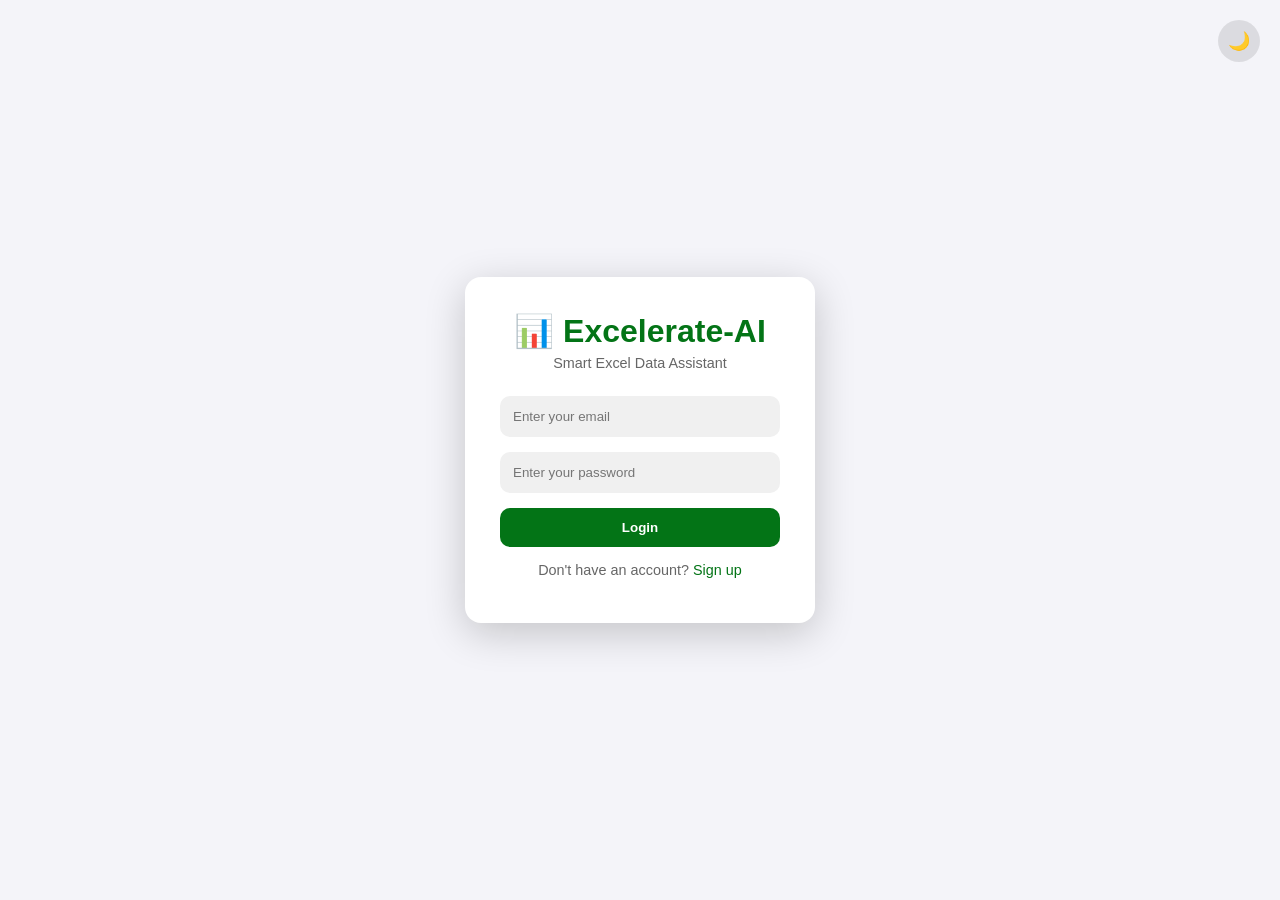
==== templates/login.html @ 655aada5 "Added Login Page Frontend" ====
<!DOCTYPE html>
<html lang="en">
<head>
  <meta charset="UTF-8">
  <meta name="viewport" content="width=device-width, initial-scale=1.0">
  <title>Login - Excelerate AI</title>

  <link rel="stylesheet" href="/styles/login.css">

  <!-- Favicon -->
  <link rel="icon" type="image/svg+xml" href="/static/favicon.svg?v=3">
</head>

<body>

  <!-- THEME BUTTON -->
  <button id="themeToggle" class="theme-btn">
    <span id="themeIcon">🌙</span>
  </button>

  <div class="login-container">

    <div class="login-box">

      <h1 class="app-title">📊 Excelerate-AI</h1>
      <p class="subtitle">Smart Excel Data Assistant</p>

      <input type="email" id="email" placeholder="Enter your email" />
      <input type="password" id="password" placeholder="Enter your password" />

      <button id="loginBtn">Login</button>

      <p class="signup-text">
        Don't have an account? <span id="goSignup">Sign up</span>
      </p>

      <div id="errorMsg" class="error"></div>

    </div>

  </div>

  <script src="/scripts/login.js"></script>

</body>
</html>
---- styles/login.css ----
/* ========================= */
/* THEME VARIABLES */
/* ========================= */

:root {
  --bg: #f4f4f9;
  --card: #ffffff;
  --text: #000;
  --input-bg: #f0f0f0;
  --primary: #037416;
  --subtitle: #666;
}

body.dark {
  --bg: #121212;
  --card: #1e1e1e;
  --text: #fff;
  --input-bg: #2c2c2c;
  --subtitle: #aaa;
}

/* ========================= */
/* RESET */
/* ========================= */

* {
  margin: 0;
  padding: 0;
  box-sizing: border-box;
}

/* ========================= */
/* BODY */
/* ========================= */

body {
  height: 100vh;
  font-family: Arial, sans-serif;
  background: var(--bg);
  display: flex;
  justify-content: center;
  align-items: center;
  color: var(--text);
  transition: 0.3s ease;
}

/* ========================= */
/* THEME BUTTON */
/* ========================= */

.theme-btn {
  position: absolute;
  top: 20px;
  right: 20px;
  width: 42px;
  height: 42px;
  border-radius: 50%;
  border: none;
  background: rgba(0,0,0,0.1);
  color: var(--text);
  cursor: pointer;
  font-size: 18px;
}

body.dark .theme-btn {
  background: rgba(255,255,255,0.2);
}

/* ========================= */
/* CONTAINER */
/* ========================= */

.login-container {
  width: 100%;
  display: flex;
  justify-content: center;
  align-items: center;
}

/* ========================= */
/* LOGIN BOX */
/* ========================= */

.login-box {
  background: var(--card);
  padding: 35px;
  border-radius: 16px;
  width: 350px;
  box-shadow: 0 10px 40px rgba(0,0,0,0.2);
  text-align: center;
  transition: 0.3s ease;
}

/* ========================= */
/* TITLE */
/* ========================= */

.app-title {
  margin-bottom: 5px;
  color: var(--primary);
}

.subtitle {
  font-size: 0.9rem;
  margin-bottom: 25px;
  color: var(--subtitle);
}

/* ========================= */
/* INPUTS */
/* ========================= */

.login-box input {
  width: 100%;
  padding: 12px;
  margin-bottom: 15px;
  border-radius: 10px;
  border: 1px solid transparent;
  outline: none;
  background: var(--input-bg);
  color: var(--text);
}

.login-box input:focus {
  border: 1px solid var(--primary);
}

/* ========================= */
/* BUTTON */
/* ========================= */

#loginBtn {
  width: 100%;
  padding: 12px;
  background: var(--primary);
  border: none;
  border-radius: 10px;
  color: white;
  font-weight: bold;
  cursor: pointer;
}

#loginBtn:hover {
  transform: scale(1.05);
}

#loginBtn:active {
  transform: scale(0.95);
}

/* ========================= */
/* SIGNUP */
/* ========================= */

.signup-text {
  margin-top: 15px;
  font-size: 0.9rem;
  color: var(--subtitle);
}

.signup-text span {
  color: var(--primary);
  cursor: pointer;
}

/* ========================= */
/* ERROR */
/* ========================= */

.error {
  margin-top: 10px;
  color: #ff4d4d;
  font-size: 0.85rem;
}
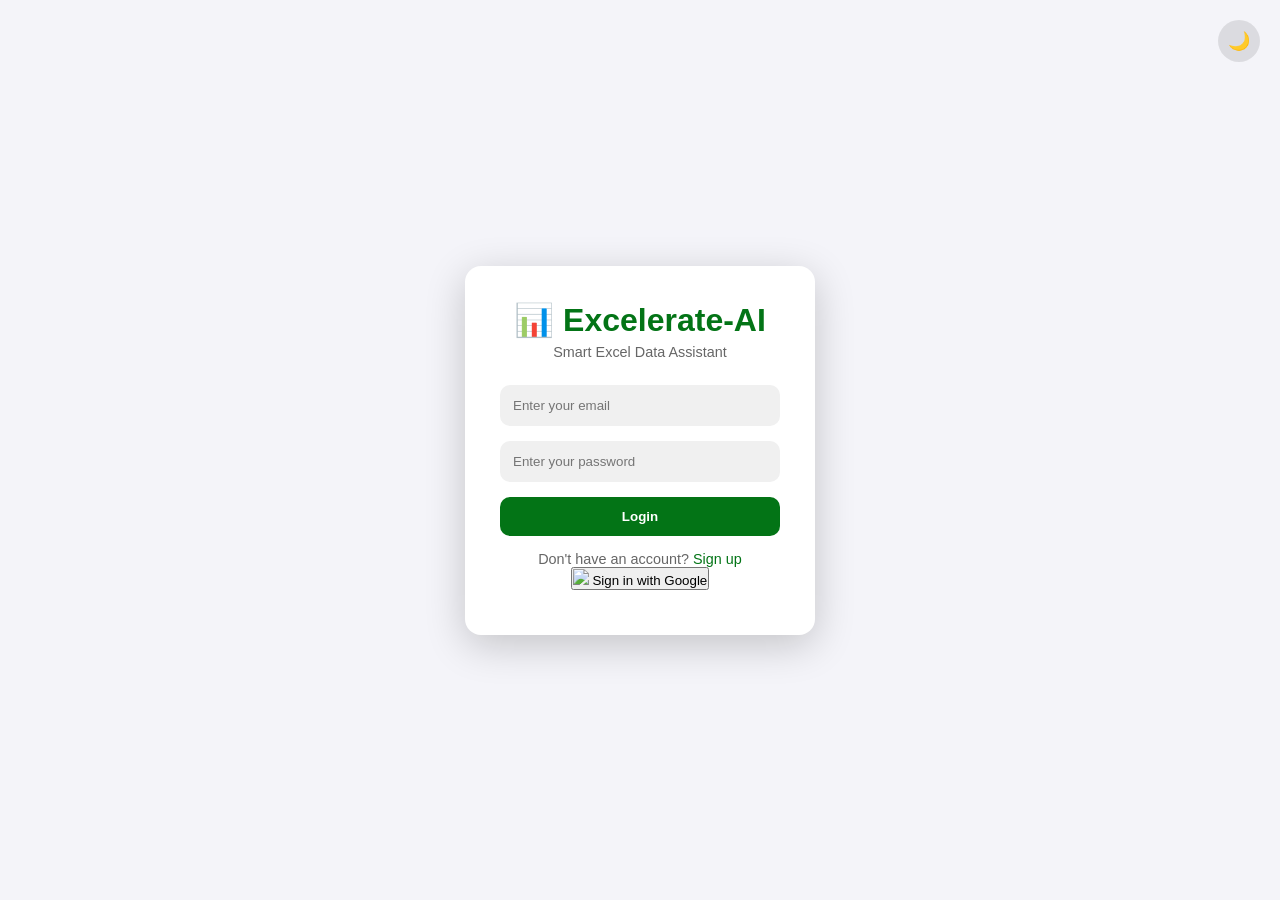
==== commit e0077229: "Added google oauth" ====
--- a/templates/login.html
+++ b/templates/login.html
@@ -34,6 +34,13 @@
         Don't have an account? <span id="goSignup">Sign up</span>
       </p>
 
+      <a href="/auth/google">
+        <button>
+          <img src="https://developers.google.com/identity/images/g-logo.png" width="20"/>
+          Sign in with Google
+        </button>
+      </a>
+
       <div id="errorMsg" class="error"></div>
 
     </div>
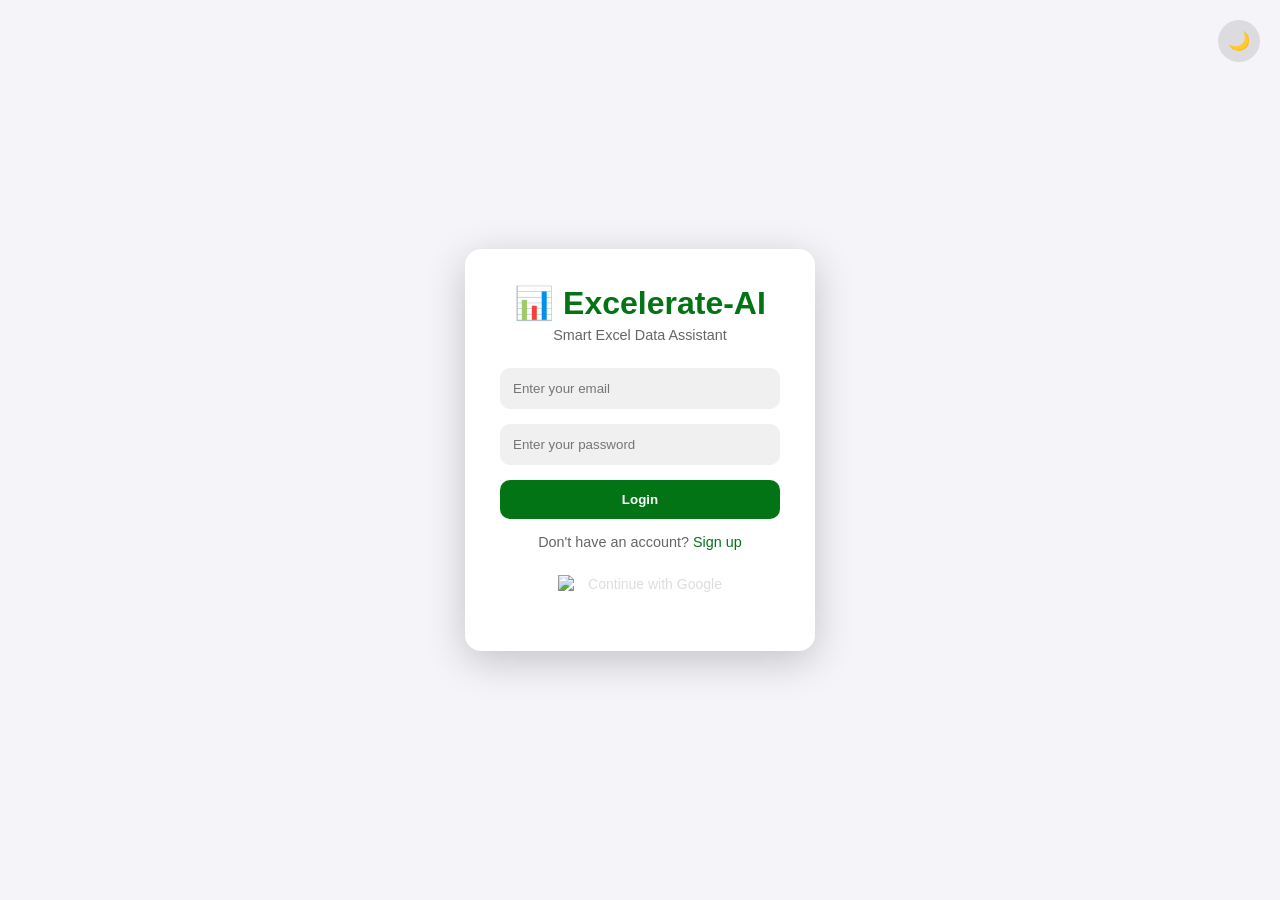
==== commit 96c31357: "UI enhancements" ====
--- a/templates/login.html
+++ b/templates/login.html
@@ -34,11 +34,9 @@
         Don't have an account? <span id="goSignup">Sign up</span>
       </p>
 
-      <a href="/auth/google">
-        <button>
-          <img src="https://developers.google.com/identity/images/g-logo.png" width="20"/>
-          Sign in with Google
-        </button>
+      <a href="/auth/google" class="google-btn">
+        <img src="https://www.gstatic.com/firebasejs/ui/2.0.0/images/auth/google.svg" alt="Google">        
+        <span>Continue with Google</span>
       </a>
 
       <div id="errorMsg" class="error"></div>
--- a/styles/login.css
+++ b/styles/login.css
@@ -148,12 +148,72 @@
   transform: scale(0.95);
 }
 
+/* ============================= */
+/* GOOGLE BUTTON */
+/* ============================= */
+
+.google-btn {
+  display: flex;
+  align-items: center;
+  justify-content: center;
+  gap: 12px;
+
+  width: 100%;
+  padding: 12px;
+
+  border-radius: 12px;
+  border: 1px solid rgba(255,255,255,0.1);
+
+  background: rgba(255, 255, 255, 0.05);
+  color: #ddd;
+
+  font-size: 14px;
+  font-weight: 500;
+  text-decoration: none;
+
+  backdrop-filter: blur(10px);
+
+  transition: all 0.2s ease;
+}
+
+/* icon */
+.google-btn img {
+  width: 18px;
+  height: 18px;
+}
+
+/* hover */
+.google-btn:hover {
+  background: rgba(255, 255, 255, 0.1);
+  transform: scale(1.02);
+}
+
+/* active */
+.google-btn:active {
+  transform: scale(0.97);
+}
+
+/* ============================= */
+/* DARK MODE */
+/* ============================= */
+
+body.dark .google-btn {
+  background: #2a2a2a;
+  border-color: #444;
+  color: #eee;
+}
+
+body.dark .google-btn:hover {
+  background: #333;
+}
+
 /* ========================= */
 /* SIGNUP */
 /* ========================= */
 
 .signup-text {
   margin-top: 15px;
+  margin-bottom: 12px;
   font-size: 0.9rem;
   color: var(--subtitle);
 }
